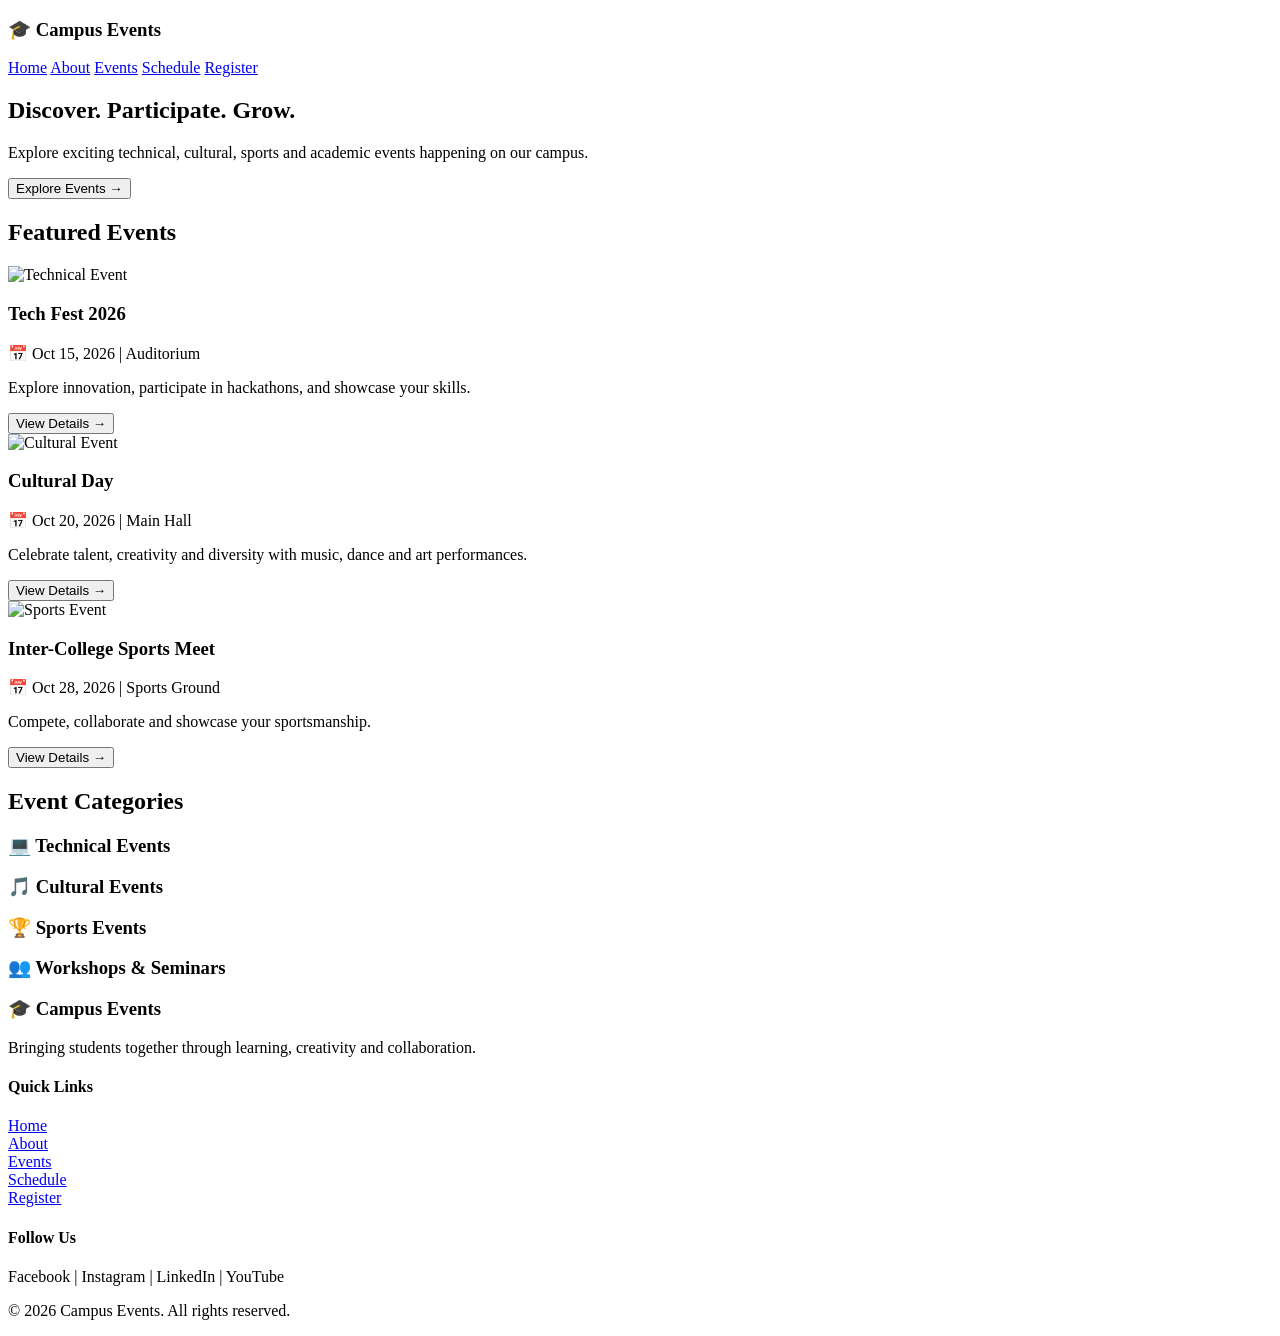
==== index.html @ e6b3ee24 "Add files via upload" ====
<!DOCTYPE html>
<html>
<head>
    <title>Campus Events</title>
</head>
<body>

    <header>
        <h3>🎓 Campus Events</h3>
        <nav>
            <a href="index.html">Home</a>
            <a href="about.html">About</a>
            <a href="evnts.html">Events</a>
            <a href="schedule.html">Schedule</a>
            <a href="register.html">Register</a>
        </nav>
    </header>

    <section>
        <h1>Discover. Participate. Grow.</h1>
        <p>Explore exciting technical, cultural, sports and academic events happening on our campus.</p>
        <button>Explore Events →</button>
    </section>

    <section>
        <h2>Featured Events</h2>

        <div>
            <img src="tech.jpg" alt="Technical Event" width="200">
            <h3>Tech Fest 2026</h3>
            <p>📅 Oct 15, 2026 | Auditorium</p>
            <p>Explore innovation, participate in hackathons, and showcase your skills.</p>
            <button>View Details →</button>
        </div>

        <div>
            <img src="cultural.jpg" alt="Cultural Event" width="200">
            <h3>Cultural Day</h3>
            <p>📅 Oct 20, 2026 | Main Hall</p>
            <p>Celebrate talent, creativity and diversity with music, dance and art performances.</p>
            <button>View Details →</button>
        </div>

        <div>
            <img src="sports.jpg" alt="Sports Event" width="200">
            <h3>Inter-College Sports Meet</h3>
            <p>📅 Oct 28, 2026 | Sports Ground</p>
            <p>Compete, collaborate and showcase your sportsmanship.</p>
            <button>View Details →</button>
        </div>
    </section>

    <section>
        <h2>Event Categories</h2>

        <div>
            <h3>💻 Technical Events</h3>
        </div>

        <div>
            <h3>🎵 Cultural Events</h3>
        </div>

        <div>
            <h3>🏆 Sports Events</h3>
        </div>

        <div>
            <h3>👥 Workshops & Seminars</h3>
        </div>
    </section>

    <footer>
        <h3>🎓 Campus Events</h3>
        <p>Bringing students together through learning, creativity and collaboration.</p>

        <h4>Quick Links</h4>
        <a href="#">Home</a><br>
        <a href="#">About</a><br>
        <a href="#">Events</a><br>
        <a href="#">Schedule</a><br>
        <a href="#">Register</a>

        <h4>Follow Us</h4>
        <p>Facebook | Instagram | LinkedIn | YouTube</p>

        <p>© 2026 Campus Events. All rights reserved.</p>
    </footer>

</body>
</html>
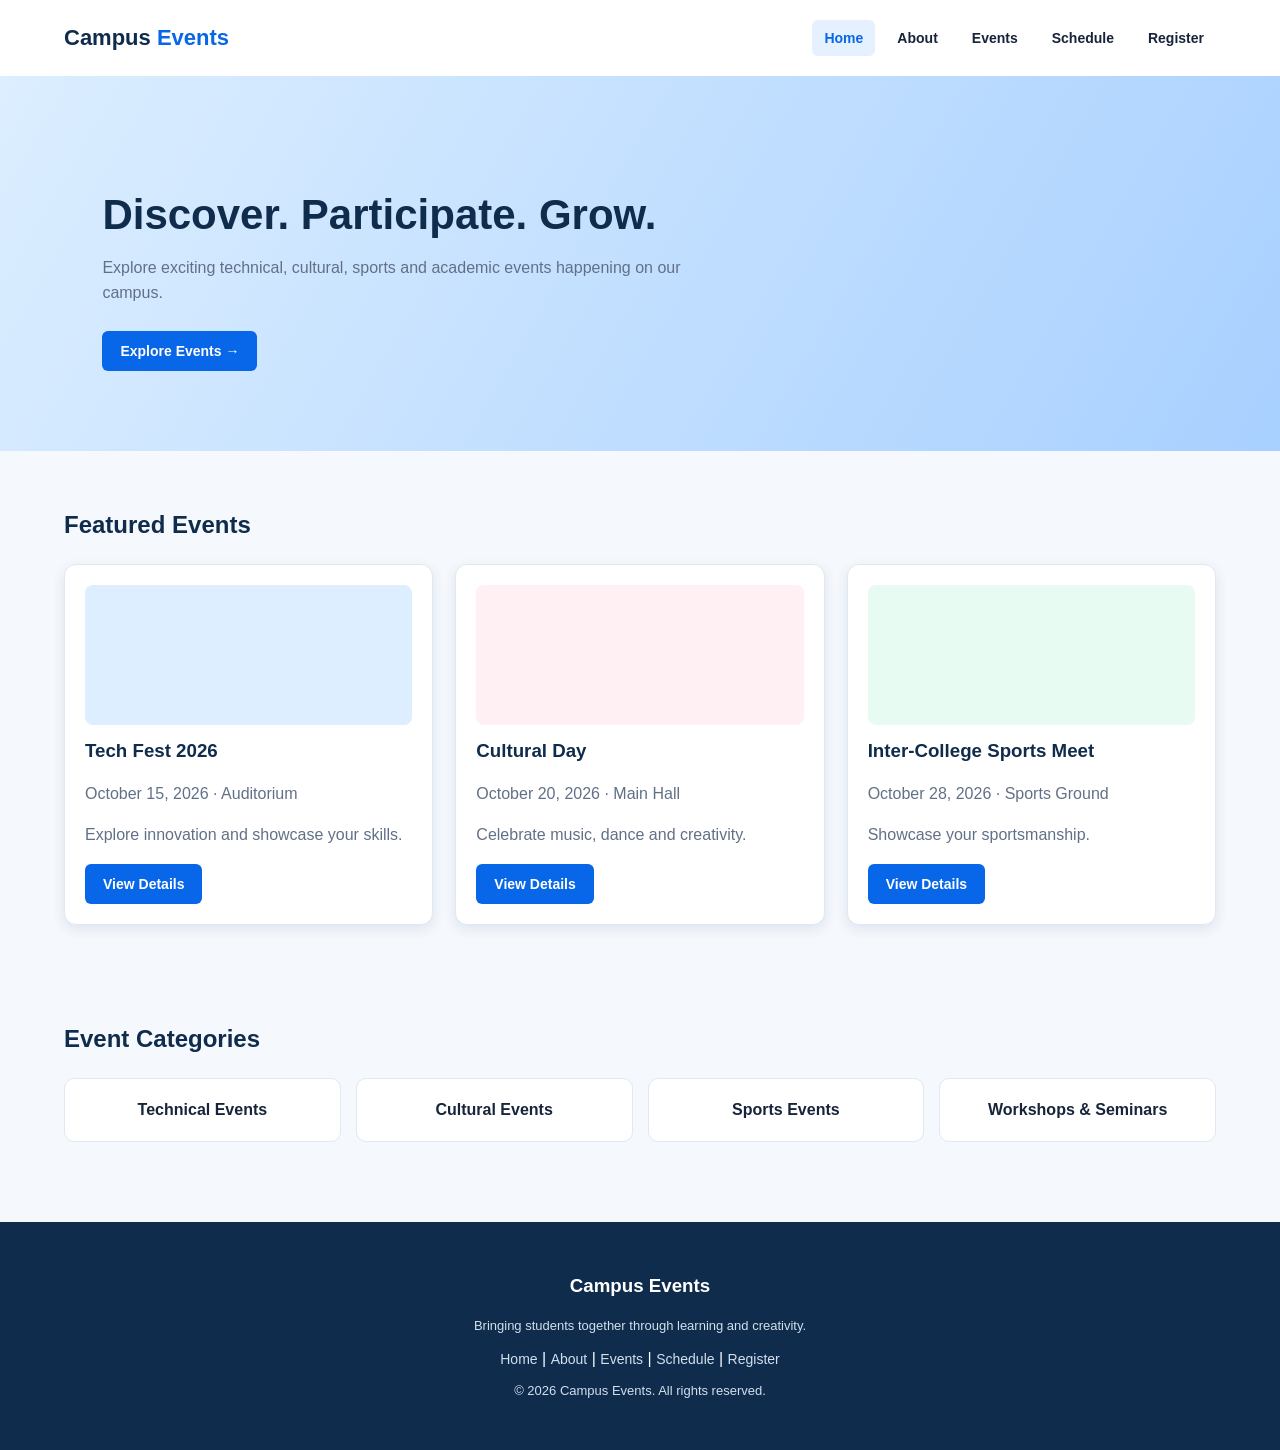
==== commit 2602804a: "Add files via upload" ====
--- a/index.html
+++ b/index.html
@@ -1,91 +1,80 @@
 <!DOCTYPE html>
-<html>
+<html lang="en">
 <head>
-    <title>Campus Events</title>
+    <meta charset="UTF-8">
+    <meta name="viewport" content="width=device-width, initial-scale=1.0">
+    <title>Campus Events - Home</title>
+    <link rel="stylesheet" href="style.css">
 </head>
 <body>
 
-    <header>
-        <h3>🎓 Campus Events</h3>
-        <nav>
-            <a href="index.html">Home</a>
-            <a href="about.html">About</a>
-            <a href="evnts.html">Events</a>
-            <a href="schedule.html">Schedule</a>
-            <a href="register.html">Register</a>
-        </nav>
-    </header>
+<header>
+    <a class="logo" href="index.html"> Campus <span>Events</span></a>
+    <nav>
+        <a class="active" href="index.html">Home</a>
+        <a href="about.html">About</a>
+        <a href="events.html">Events</a>
+        <a href="schedule.html">Schedule</a>
+        <a href="register.html">Register</a>
+    </nav>
+</header>
 
-    <section>
-        <h1>Discover. Participate. Grow.</h1>
-        <p>Explore exciting technical, cultural, sports and academic events happening on our campus.</p>
-        <button>Explore Events →</button>
-    </section>
+<section class="hero">
+    <h1>Discover. Participate. Grow.</h1>
+    <p>Explore exciting technical, cultural, sports and academic events happening on our campus.</p>
+    <a class="button" href="events.html">Explore Events →</a>
+</section>
 
-    <section>
-        <h2>Featured Events</h2>
+<section class="container">
+    <h2>Featured Events</h2>
 
-        <div>
-            <img src="tech.jpg" alt="Technical Event" width="200">
+    <div class="grid">
+        <div class="card">
+            <div class="event-image"></div>
             <h3>Tech Fest 2026</h3>
-            <p>📅 Oct 15, 2026 | Auditorium</p>
-            <p>Explore innovation, participate in hackathons, and showcase your skills.</p>
-            <button>View Details →</button>
+            <p>October 15, 2026 · Auditorium</p>
+            <p>Explore innovation and showcase your skills.</p>
+            <a class="button" href="event-details.html#techfest">View Details</a>
         </div>
 
-        <div>
-            <img src="cultural.jpg" alt="Cultural Event" width="200">
+        <div class="card">
+            <div class="event-image cultural"></div>
             <h3>Cultural Day</h3>
-            <p>📅 Oct 20, 2026 | Main Hall</p>
-            <p>Celebrate talent, creativity and diversity with music, dance and art performances.</p>
-            <button>View Details →</button>
+            <p>October 20, 2026 · Main Hall</p>
+            <p>Celebrate music, dance and creativity.</p>
+            <a class="button" href="event-details.html#culturalday">View Details</a>
         </div>
 
-        <div>
-            <img src="sports.jpg" alt="Sports Event" width="200">
+        <div class="card">
+            <div class="event-image sports"></div>
             <h3>Inter-College Sports Meet</h3>
-            <p>📅 Oct 28, 2026 | Sports Ground</p>
-            <p>Compete, collaborate and showcase your sportsmanship.</p>
-            <button>View Details →</button>
+            <p>October 28, 2026 · Sports Ground</p>
+            <p>Showcase your sportsmanship.</p>
+            <a class="button" href="event-details.html#sportsmeet">View Details</a>
         </div>
-    </section>
+    </div>
+</section>
 
-    <section>
-        <h2>Event Categories</h2>
+<section class="container">
+    <h2>Event Categories</h2>
+    <div class="categories">
+        <a href="events.html#technical"> Technical Events</a>
+        <a href="events.html#cultural"> Cultural Events</a>
+        <a href="events.html#sports"> Sports Events</a>
+        <a href="events.html#workshops"> Workshops & Seminars</a>
+    </div>
+</section>
 
-        <div>
-            <h3>💻 Technical Events</h3>
-        </div>
-
-        <div>
-            <h3>🎵 Cultural Events</h3>
-        </div>
-
-        <div>
-            <h3>🏆 Sports Events</h3>
-        </div>
-
-        <div>
-            <h3>👥 Workshops & Seminars</h3>
-        </div>
-    </section>
-
-    <footer>
-        <h3>🎓 Campus Events</h3>
-        <p>Bringing students together through learning, creativity and collaboration.</p>
-
-        <h4>Quick Links</h4>
-        <a href="#">Home</a><br>
-        <a href="#">About</a><br>
-        <a href="#">Events</a><br>
-        <a href="#">Schedule</a><br>
-        <a href="#">Register</a>
-
-        <h4>Follow Us</h4>
-        <p>Facebook | Instagram | LinkedIn | YouTube</p>
-
-        <p>© 2026 Campus Events. All rights reserved.</p>
-    </footer>
+<footer>
+    <h3> Campus Events</h3>
+    <p>Bringing students together through learning and creativity.</p>
+    <a href="index.html">Home</a> |
+    <a href="about.html">About</a> |
+    <a href="events.html">Events</a> |
+    <a href="schedule.html">Schedule</a> |
+    <a href="register.html">Register</a>
+    <p>© 2026 Campus Events. All rights reserved.</p>
+</footer>
 
 </body>
 </html>
--- a/style.css
+++ b/style.css
@@ -0,0 +1,438 @@
+
+/* 1. General Settings */
+* {
+    box-sizing: border-box;
+}
+
+body {
+    margin: 0;
+    font-family: Arial, sans-serif;
+    background-color:#f5f8fc;
+    color: #17243a;
+}
+
+a {
+    text-decoration: none;
+    color: inherit;
+}
+
+h1, h2, h3 {
+    color: #102c4c;
+}
+
+p {
+    color: #627087;
+    line-height: 1.6;
+}
+
+/* 2. Header and Navigation */
+header {
+    display: flex;
+    justify-content: space-between;
+    align-items: center;
+    flex-wrap: wrap;
+    gap: 15px;
+    padding: 20px 5%;
+    background-color: white;
+    box-shadow: 0 2px 8px #dce4ee;
+}
+
+.logo {
+    font-size: 22px;
+    font-weight: bold;
+    color: #102c4c;
+}
+
+.logo span {
+    color: #0866e8;
+}
+
+nav {
+    display: flex;
+    flex-wrap: wrap;
+    gap: 10px;
+}
+
+nav a {
+    padding: 10px 12px;
+    font-size: 14px;
+    font-weight: bold;
+    border-radius: 6px;
+}
+
+nav a:hover,
+nav a.active {
+    background-color: #e6f1ff;
+    color: #0866e8;
+}
+
+/* 3. Home Page Hero Section */
+.hero {
+    padding: 80px 8%;
+    background: linear-gradient(120deg, #dceeff, #a8d0ff);
+}
+
+.hero h1 {
+    font-size: 42px;
+    margin-bottom: 15px;
+}
+
+.hero p {
+    max-width: 600px;
+    margin-bottom: 25px;
+}
+
+/* 4. Common Sections */
+.container {
+    width: 90%;
+    max-width: 1200px;
+    margin: auto;
+    padding: 40px 0;
+}
+
+.container > h1 {
+    font-size: 34px;
+}
+
+.container > h2 {
+    margin-bottom: 25px;
+}
+
+/* 5. Buttons */
+.button {
+    display: inline-block;
+    padding: 12px 18px;
+    background-color: #0866e8;
+    color: white;
+    border: none;
+    border-radius: 6px;
+    font-size: 14px;
+    font-weight: bold;
+    cursor: pointer;
+    transition: 0.3s;
+}
+
+.button:hover {
+    background-color: #064eae;
+    transform: translateY(-2px);
+}
+
+/* 6. Event Cards */
+.grid {
+    display: grid;
+    grid-template-columns: repeat(3, 1fr);
+    gap: 22px;
+}
+
+.card {
+    background-color: white;
+    border: 1px solid #e0e8f1;
+    border-radius: 12px;
+    overflow: hidden;
+    padding: 20px;
+    box-shadow: 0 4px 12px #dce4ee;
+    transition: 0.3s;
+}
+
+.card:hover {
+    transform: translateY(-5px);
+    box-shadow: 0 8px 20px #cbd8e8;
+}
+
+.card h3 {
+    margin-top: 15px;
+}
+
+.event-image {
+    min-height: 140px;
+    display: flex;
+    justify-content: center;
+    align-items: center;
+    background-color: #dceeff;
+    border-radius: 8px;
+    font-size: 55px;
+}
+
+.cultural {
+    background-color: #fff0f3;
+}
+
+.sports {
+    background-color: #e8fbf3;
+}
+
+.workshop {
+    background-color: #fff3dc;
+}
+
+/* 7. Event Categories */
+.categories {
+    display: grid;
+    grid-template-columns: repeat(4, 1fr);
+    gap: 15px;
+}
+
+.categories a {
+    padding: 22px 15px;
+    text-align: center;
+    background-color: white;
+    border: 1px solid #e0e8f1;
+    border-radius: 10px;
+    font-weight: bold;
+    transition: 0.3s;
+}
+
+.categories a:hover {
+    background-color: #e6f1ff;
+    color: #0866e8;
+    transform: translateY(-3px);
+}
+
+/* 8. About Page */
+.about-hero {
+    display: grid;
+    grid-template-columns: 1fr 1fr;
+    gap: 30px;
+    align-items: center;
+    padding: 55px 7%;
+    background-color: #eaf4ff;
+}
+
+.about-hero h1 {
+    font-size: 36px;
+}
+
+.about-image {
+    min-height: 250px;
+    display: flex;
+    justify-content: center;
+    align-items: center;
+    background-color: #cfe5ff;
+    border-radius: 12px;
+    font-size: 75px;
+}
+
+/* 9. Event Details Page */
+.detail-layout {
+    display: grid;
+    grid-template-columns: 1fr 1fr;
+    gap: 30px;
+    align-items: center;
+    margin: 25px 0;
+}
+
+.detail-art {
+    min-height: 280px;
+    display: flex;
+    justify-content: center;
+    align-items: center;
+    background-color: #dceeff;
+    border-radius: 12px;
+    font-size: 90px;
+}
+
+.detail-info {
+    padding: 20px;
+    background-color: white;
+    border-radius: 10px;
+}
+
+.detail-description {
+    margin-top: 25px;
+    scroll-margin-top: 20px;
+}
+
+/* 10. Schedule Table */
+.table-wrap {
+    width: 100%;
+    overflow-x: auto;
+    margin-top: 25px;
+}
+
+table {
+    width: 100%;
+    min-width: 650px;
+    border-collapse: collapse;
+    background-color: white;
+    border-radius: 8px;
+    overflow: hidden;
+}
+
+th {
+    background-color: #0866e8;
+    color: white;
+    padding: 16px;
+    text-align: left;
+}
+
+td {
+    padding: 15px;
+    border-bottom: 1px solid #e0e8f1;
+    font-size: 14px;
+}
+
+tr:hover td {
+    background-color: #f0f6ff;
+}
+
+.table-button {
+    color: #0866e8;
+    font-weight: bold;
+}
+
+.table-button:hover {
+    text-decoration: underline;
+}
+
+/* 11. Registration Form */
+.registration-form {
+    max-width: 800px;
+    margin: 30px auto;
+    padding: 30px;
+    background-color: white;
+    border: 1px solid #e0e8f1;
+    border-radius: 12px;
+    box-shadow: 0 4px 15px #dce4ee;
+}
+
+.form-grid {
+    display: grid;
+    grid-template-columns: 1fr 1fr;
+    gap: 20px;
+}
+
+.form-field {
+    display: flex;
+    flex-direction: column;
+    gap: 8px;
+}
+
+.form-field label {
+    font-size: 14px;
+    font-weight: bold;
+}
+
+input,
+select,
+textarea {
+    width: 100%;
+    padding: 12px;
+    border: 1px solid #cbd6e4;
+    border-radius: 6px;
+    font-family: Arial, sans-serif;
+    font-size: 14px;
+}
+
+input:focus,
+select:focus,
+textarea:focus {
+    outline: 2px solid #86baff;
+    border-color: #0866e8;
+}
+
+textarea {
+    resize: vertical;
+}
+
+.full-width {
+    grid-column: 1 / -1;
+}
+
+.agreement {
+    display: flex;
+    align-items: center;
+    gap: 10px;
+    margin: 22px 0;
+    font-size: 13px;
+}
+
+.agreement input {
+    width: auto;
+}
+
+.full-button {
+    width: 100%;
+}
+
+/* 12. Footer */
+footer {
+    margin-top: 40px;
+    padding: 35px 5%;
+    background-color: #102c4c;
+    color: white;
+    text-align: center;
+}
+
+footer h3 {
+    color: white;
+}
+
+footer p {
+    color: #d2dfed;
+    font-size: 13px;
+}
+
+footer a {
+    color: #d2dfed;
+    font-size: 14px;
+}
+
+footer a:hover {
+    color: white;
+}
+
+/* 13. Mobile Responsive Design */
+@media (max-width: 768px) {
+    header {
+        flex-direction: column;
+    }
+
+    nav {
+        justify-content: center;
+    }
+
+    .hero h1 {
+        font-size: 32px;
+    }
+
+    .grid {
+        grid-template-columns: repeat(2, 1fr);
+    }
+
+    .categories {
+        grid-template-columns: repeat(2, 1fr);
+    }
+
+    .about-hero,
+    .detail-layout {
+        grid-template-columns: 1fr;
+    }
+}
+
+@media (max-width: 480px) {
+    .grid,
+    .categories,
+    .form-grid {
+        grid-template-columns: 1fr;
+    }
+
+    .full-width {
+        grid-column: 1;
+    }
+
+    .hero {
+        padding: 50px 6%;
+    }
+
+    .hero h1 {
+        font-size: 28px;
+    }
+
+    .container {
+        width: 92%;
+    }
+
+    .registration-form {
+        padding: 18px;
+    }
+}
